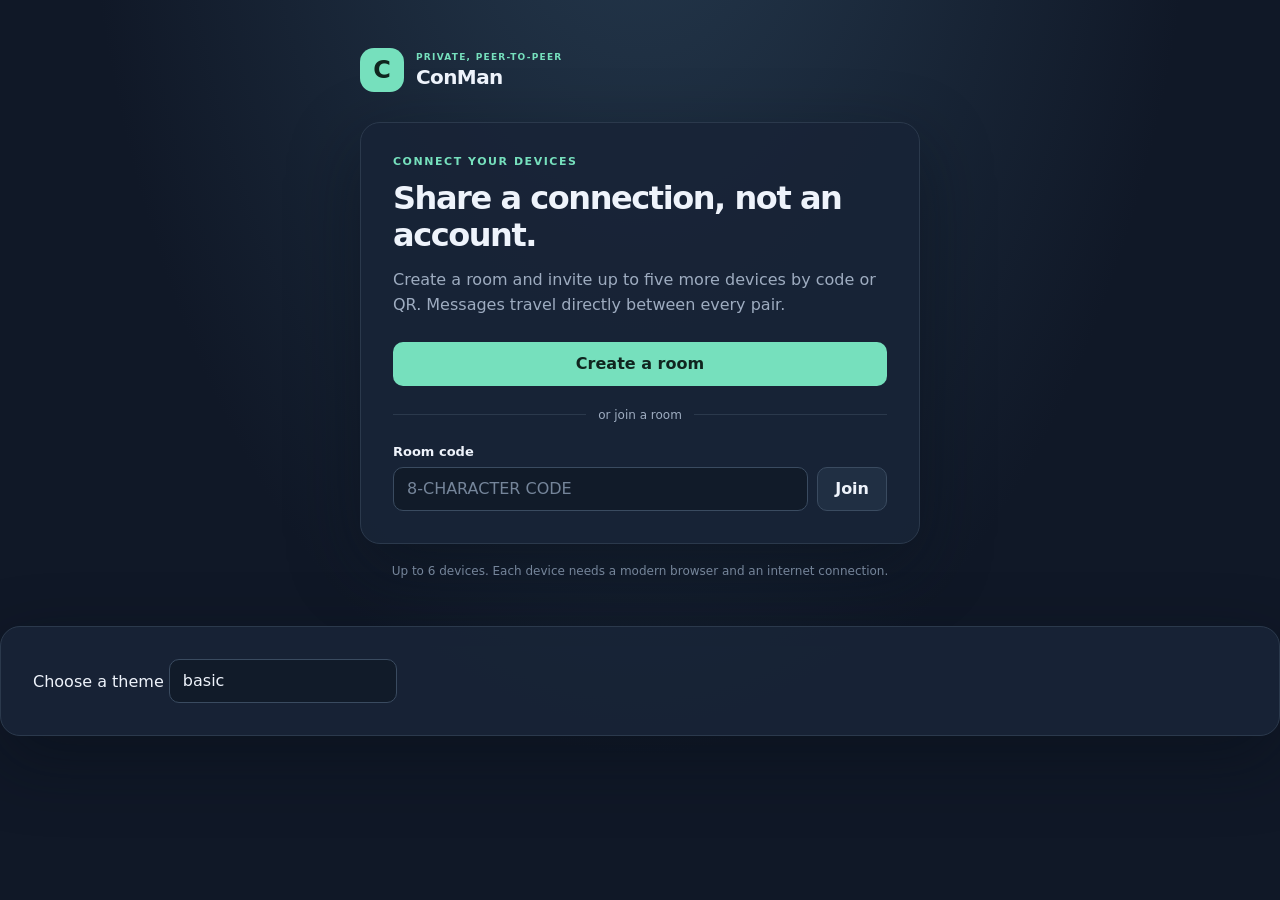
==== index.html @ 6153cfe0 "Added a theme selector and restructured the file system." ====
<!doctype html>
<html lang="en">
<head>
    <meta charset="utf-8">
    <meta name="viewport" content="width=device-width, initial-scale=1">
    <meta name="theme-color" content="#101827">
    <title>ConMan — connect your devices</title>
    <link id="theme-link" rel="stylesheet" href="./css/theme-basic/styles.css">
    <script src="./js/qr.js" defer></script>
    <script src="./js/app.js" defer></script>
    <script src="./js/theme.js" defer></script>
</head>
<body onload="initTheme()">
    <main class="shell">
        <header class="brand">
            <div class="brand-mark" aria-hidden="true">C</div>
            <div>
                <p class="eyebrow">PRIVATE, PEER-TO-PEER</p>
                <h1>ConMan</h1>
            </div>
        </header>

        <section id="welcome" class="card">
            <p class="eyebrow">CONNECT YOUR DEVICES</p>
            <h2>Share a connection, not an account.</h2>
            <p class="intro">Create a room and invite up to five more devices by code or QR. Messages travel directly between every pair.</p>
            <button id="create-room" class="button button-primary" type="button">Create a room</button>
            <div class="divider"><span>or join a room</span></div>
            <form id="join-form" class="join-form">
                <label for="room-code">Room code</label>
                <div class="join-controls">
                    <input id="room-code" name="room-code" type="text" inputmode="text" autocomplete="off" autocapitalize="characters" maxlength="8" placeholder="8-character code" required>
                    <button class="button button-secondary" type="submit">Join</button>
                </div>
            </form>
            <p id="entry-error" class="error" role="alert" hidden></p>
        </section>

        <section id="connection" class="connection-card" hidden>
            <div class="connection-heading room-header-layer">
                <div>
                    <p class="eyebrow">YOUR ROOM</p>
                    <h2 id="room-title">Room</h2>
                </div>
                <button id="open-room-menu" class="button button-secondary" type="button" aria-haspopup="dialog" aria-controls="room-menu">Room menu</button>
            </div>

            <aside class="participant-panel device-layer" aria-label="Devices in this room">
                <p class="eyebrow">DEVICES IN ROOM</p>
                <ul id="participant-list" class="participant-list"></ul>
            </aside>

            <section id="main-table" class="main-table-layer" aria-label="Main table">
                <p class="eyebrow">MAIN TABLE</p>
                <p id="connection-status" class="status" role="status" aria-live="polite">Starting connection…</p>
                <div id="main-table-content" class="main-table-content">
                    <div id="media-grid" class="media-grid" aria-label="Room video streams"></div>
                    <p id="main-table-placeholder" class="main-table-placeholder">No cameras are active. This area can show images or shared content.</p>
                    <img id="main-table-image" class="main-table-image" alt="Shared room content" hidden>
                </div>
                <div class="media-controls" aria-label="Your microphone and camera">
                    <button id="toggle-audio" class="button button-secondary" type="button" aria-pressed="false">Enable microphone</button>
                    <button id="toggle-video" class="button button-secondary" type="button" aria-pressed="false">Enable camera</button>
                </div>
                <p class="media-help">Remote audio is muted until you unmute a device in the list.</p>
                <div id="audio-playback" class="audio-playback" aria-hidden="true"></div>
            </section>

            <section class="chat-layer" aria-label="Room chat">
                <p class="eyebrow">ROOM CHAT</p>
                <div class="messages" id="messages" aria-live="polite" aria-label="Messages"></div>
                <form id="message-form" class="message-form">
                    <label class="sr-only" for="message-input">Message</label>
                    <input id="message-input" name="message" type="text" maxlength="4000" placeholder="Write a message…" autocomplete="off" disabled required>
                    <button id="send-message" class="button button-primary" type="submit" disabled>Send</button>
                </form>
                <p id="connection-error" class="error" role="alert" hidden></p>
            </section>

            <dialog id="room-menu" class="room-menu room-menu-layer" aria-labelledby="room-menu-title">
                <div class="room-menu-heading">
                    <div>
                        <p class="eyebrow">ROOM OPTIONS</p>
                        <h3 id="room-menu-title">Room menu</h3>
                    </div>
                    <button id="close-room-menu" class="button button-quiet" type="button">Close</button>
                </div>
                <div class="room-code-row">
                    <span id="room-code-display" class="room-code"></span>
                    <button id="copy-code" class="button button-secondary" type="button">Copy ID</button>
                </div>
                <section class="invite-panel" aria-label="Room QR code">
                    <canvas id="room-qr" role="img" aria-label="QR code for this room"></canvas>
                    <div class="invite-details">
                        <p class="eyebrow">SCAN TO JOIN</p>
                        <p class="invite-description">Scan this code with your phone camera to open and join the room.</p>
                        <a id="invite-link" class="invite-link"></a>
                        <button id="copy-invite-link" class="button button-secondary" type="button">Copy invite link</button>
                        <p id="invite-warning" class="invite-warning" role="status" hidden></p>
                    </div>
                </section>
                <div class="room-menu-actions">
                    <button id="leave-room" class="button button-danger" type="button" title="When clicked the room will be deleted">Close room</button>
                </div>
            </dialog>
        </section>

        <footer>Up to 6 devices. Each device needs a modern browser and an internet connection.</footer>
    </main>
    <section id="theme-menu" class="card" aria-label="Theme menu">
        <data id="theme-menu-state" value="basic"></data>
        <form id="theme-form" class="theme-form">
            <label for="theme-input">Choose a theme</label>
            <input list="themes" id="theme-input" name="theme" value="basic" onfocus="this.value=''" oninput="setTheme(this.value)" autocomplete="off" required>
            <datalist id="themes">
                <option value="basic">Basic</option>
                <option value="medieval">Medieval</option>
            </datalist>
        </form>
    </section>
</body>
</html>
---- css/theme-basic/styles.css ----
:root {
    color-scheme: dark;
    font-family: Inter, ui-sans-serif, system-ui, -apple-system, BlinkMacSystemFont, "Segoe UI", sans-serif;
    background: #101827;
    color: #eef3fb;
    font-synthesis: none;
    text-rendering: optimizeLegibility;
    --muted: #9eacc0;
    --line: #2b394c;
    --panel: #182437;
    --accent: #76e0bd;
    --layer-main-table: 5;
    --layer-devices: 10;
    --layer-chat: 15;
    --layer-header: 20;
    --layer-room-menu: 100;
}

* { box-sizing: border-box; }

body {
    min-width: 320px;
    min-height: 100vh;
    margin: 0;
    background: radial-gradient(ellipse at 50% -30%, #263b50 0, transparent 62%), #101827;
}

button, input { font: inherit; }
button { cursor: pointer; }

.shell {
    width: min(100% - 32px, 560px);
    margin: 0 auto;
    padding: 48px 0 28px;
}
.shell.has-room { width: min(100% - 32px, 1360px); }

.brand { display: flex; align-items: center; gap: 12px; margin-bottom: 30px; }
.brand-mark {
    display: grid;
    width: 44px;
    height: 44px;
    place-items: center;
    border-radius: 14px;
    background: var(--accent);
    color: #10251f;
    font-size: 24px;
    font-weight: 800;
}

.brand h1, h2, h3, p { margin: 0; }
.brand h1 { font-size: 20px; letter-spacing: -.03em; }
.eyebrow { color: var(--accent); font-size: 11px; font-weight: 750; letter-spacing: .14em; }
.brand .eyebrow { margin-bottom: 3px; font-size: 9px; }

.card {
    padding: 32px;
    border: 1px solid var(--line);
    border-radius: 20px;
    background: color-mix(in srgb, var(--panel) 94%, transparent);
    box-shadow: 0 24px 70px #070d1670;
}

.card h2 { margin-top: 12px; font-size: clamp(24px, 5vw, 32px); line-height: 1.15; letter-spacing: -.045em; }
.intro { margin-top: 13px; color: var(--muted); line-height: 1.6; }
.button { min-height: 44px; padding: 0 17px; border: 1px solid transparent; border-radius: 10px; font-weight: 700; transition: background .15s, border-color .15s; }
.button:focus-visible, input:focus-visible { outline: 2px solid var(--accent); outline-offset: 3px; }
.button-primary { background: var(--accent); color: #10251f; }
.button-primary:hover:not(:disabled) { background: #9aefd4; }
.button-secondary { border-color: #3a4b60; background: #202f43; color: #eef3fb; }
.button-secondary:hover { background: #2a3b51; }
.button-quiet { border-color: var(--line); background: transparent; color: var(--muted); }
.button:disabled { cursor: not-allowed; opacity: .48; }

#create-room { width: 100%; margin-top: 24px; }
.divider { display: flex; align-items: center; gap: 12px; margin: 22px 0; color: var(--muted); font-size: 12px; }
.divider::before, .divider::after { height: 1px; flex: 1; background: var(--line); content: ""; }
.join-form label { display: block; margin-bottom: 8px; font-size: 13px; font-weight: 650; }
.join-controls { display: flex; gap: 9px; }
input {
    min-width: 0;
    min-height: 44px;
    padding: 0 13px;
    border: 1px solid #3a4b60;
    border-radius: 10px;
    background: #111b29;
    color: #eef3fb;
}
.join-controls input { flex: 1; text-transform: uppercase; }
input::placeholder { color: #75859a; }

.connection-card {
    display: grid;
    min-height: 680px;
    grid-template-columns: minmax(190px, 240px) minmax(280px, 1fr) minmax(260px, 340px);
    grid-template-rows: auto minmax(460px, 1fr);
    grid-template-areas:
        "header header header"
        "devices main chat";
    gap: 14px;
}
#connection[hidden] { display: none; }
.connection-heading { display: flex; align-items: center; justify-content: space-between; gap: 12px; }
.room-header-layer { grid-area: header; position: relative; z-index: var(--layer-header); padding: 4px; }
.connection-heading h2 { margin-top: 6px; font-size: 26px; }
.device-layer, .main-table-layer, .chat-layer {
    min-width: 0;
    padding: 17px;
    border: 1px solid var(--line);
    border-radius: 16px;
    background: color-mix(in srgb, var(--panel) 94%, transparent);
    box-shadow: 0 16px 42px #070d1645;
}
.device-layer { grid-area: devices; position: relative; z-index: var(--layer-devices); align-self: start; margin: 0; }
.main-table-layer { grid-area: main; position: relative; z-index: var(--layer-main-table); display: flex; flex-direction: column; }
.chat-layer { grid-area: chat; position: relative; z-index: var(--layer-chat); display: flex; flex-direction: column; }
.main-table-content {
    display: flex;
    min-height: 300px;
    flex: 1;
    flex-direction: column;
    align-items: stretch;
    justify-content: center;
    gap: 12px;
    margin-top: 12px;
    padding: 12px;
    overflow: hidden;
    border: 1px dashed #3a4b60;
    border-radius: 12px;
    background: linear-gradient(145deg, #121d2c, #172438);
}
.media-grid { display: grid; width: 100%; grid-template-columns: repeat(auto-fit, minmax(180px, 1fr)); gap: 10px; }
.video-tile { position: relative; min-width: 0; aspect-ratio: 16 / 10; overflow: hidden; border: 1px solid #3a4b60; border-radius: 12px; background: #0b1220; }
.video-tile video { display: block; width: 100%; height: 100%; object-fit: cover; background: #0b1220; }
.video-tile-caption { position: absolute; right: 8px; bottom: 8px; left: 8px; padding: 5px 8px; border-radius: 6px; background: #101827c9; color: #eef3fb; font-size: 12px; }
.main-table-placeholder { padding: 20px; color: #75859a; font-size: 13px; text-align: center; }
.main-table-image { max-width: 100%; max-height: 100%; object-fit: contain; }
.main-table-image[hidden] { display: none; }
.media-controls { display: flex; flex-wrap: wrap; gap: 8px; margin-top: 12px; }
.media-controls .button { flex: 1; }
.media-help { margin-top: 8px; color: var(--muted); font-size: 11px; line-height: 1.4; }
.audio-playback { position: absolute; width: 1px; height: 1px; overflow: hidden; clip: rect(0, 0, 0, 0); clip-path: inset(50%); }
.chat-layer .messages { min-height: 0; max-height: none; flex: 1; margin-top: 12px; }
.chat-layer .message-form { flex: 0 0 auto; }
.chat-layer .error { flex: 0 0 auto; }
.room-menu {
    width: min(100% - 32px, 480px);
    max-height: min(90vh, 760px);
    margin: auto;
    padding: 24px;
    overflow-y: auto;
    border: 1px solid var(--line);
    border-radius: 18px;
    background: var(--panel);
    color: #eef3fb;
    box-shadow: 0 24px 70px #070d1670;
}
.room-menu-layer { position: fixed; z-index: var(--layer-room-menu); }
.room-menu::backdrop { background: #070d16c7; backdrop-filter: blur(4px); }
.room-menu-heading { display: flex; align-items: center; justify-content: space-between; gap: 12px; }
.room-menu-heading h3 { margin-top: 6px; font-size: 22px; letter-spacing: -.03em; }
.room-menu .room-code-row { margin-top: 18px; }
.room-menu .invite-panel { margin-top: 12px; }
.room-menu-actions { display: flex; justify-content: flex-end; margin-top: 16px; }
.button-danger { border-color: #70464d; background: #432b31; color: #ffc0c4; }
.button-danger:hover { background: #57353c; }
.room-code-row { display: flex; align-items: center; justify-content: space-between; gap: 12px; margin-top: 22px; padding: 12px; border: 1px solid var(--line); border-radius: 12px; background: #111b29; }
.room-code { overflow-wrap: anywhere; color: var(--accent); font-size: 19px; font-weight: 800; letter-spacing: .18em; }
.invite-panel { display: flex; align-items: center; gap: 17px; margin-top: 14px; padding: 14px; border: 1px solid var(--line); border-radius: 12px; background: #111b29; }
#room-qr { display: block; width: 156px; height: 156px; flex: 0 0 156px; border-radius: 8px; background: #fff; image-rendering: pixelated; }
.invite-details { min-width: 0; }
.invite-description { margin-top: 7px; color: var(--muted); font-size: 12px; line-height: 1.5; }
.invite-link { display: block; margin-top: 8px; color: #b6c4d5; font-size: 11px; line-height: 1.4; overflow-wrap: anywhere; }
#copy-invite-link { min-height: 37px; margin-top: 10px; padding: 0 11px; font-size: 12px; }
.invite-warning { margin-top: 9px; color: #f0c77b; font-size: 11px; line-height: 1.45; }
.status { min-height: 24px; margin: 15px 0; color: var(--muted); font-size: 13px; }
.status::before { display: inline-block; width: 8px; height: 8px; margin-right: 9px; border-radius: 50%; background: #e6b45e; content: ""; }
.status.is-connected { color: var(--accent); }
.status.is-connected::before { background: var(--accent); }
.participant-list { display: grid; gap: 9px; margin: 11px 0 0; padding: 0; list-style: none; }
.participant-list li { display: flex; align-items: center; justify-content: space-between; gap: 8px; font-size: 13px; }
.participant-details { display: grid; min-width: 0; gap: 4px; }
.participant-status { color: var(--muted); font-size: 11px; }
.participant-status.is-connected { color: var(--accent); }
.participant-mute { min-height: 34px; flex: 0 0 auto; padding: 0 9px; font-size: 11px; }
.messages { display: flex; min-height: 130px; max-height: 310px; flex-direction: column; gap: 9px; overflow-y: auto; padding: 14px; border: 1px solid var(--line); border-radius: 12px; background: #111b29; }
.message { max-width: 88%; padding: 9px 12px; border-radius: 12px; background: #26364a; line-height: 1.45; overflow-wrap: anywhere; white-space: pre-wrap; }
.message.is-own { align-self: flex-end; background: #1c594e; }
.message-label { display: block; margin-bottom: 3px; color: #b6c4d5; font-size: 10px; font-weight: 700; }
.message-form { display: flex; gap: 9px; margin-top: 12px; }
.message-form input { flex: 1; }
.error { margin-top: 14px; color: #ff9a9a; font-size: 13px; }
footer { padding: 20px 8px; color: #75859a; font-size: 12px; text-align: center; }
.sr-only { position: absolute; width: 1px; height: 1px; overflow: hidden; clip: rect(0, 0, 0, 0); white-space: nowrap; clip-path: inset(50%); }

@media (max-width: 480px) {
    .shell { padding-top: 26px; }
    .card { padding: 23px 20px; }
    .room-code { font-size: 16px; }
    .room-menu { width: calc(100% - 24px); max-height: 92vh; padding: 18px; }
    .room-menu .invite-panel { flex-direction: row; align-items: center; text-align: left; }
    .room-menu #room-qr { width: 128px; height: 128px; flex-basis: 128px; }
    .room-menu .invite-details { text-align: left; }
}

@media (max-width: 1000px) {
    .connection-card {
        min-height: 0;
        grid-template-columns: minmax(170px, .7fr) minmax(0, 1.3fr);
        grid-template-rows: auto minmax(330px, auto) minmax(360px, auto);
        grid-template-areas:
            "header header"
            "devices main"
            "chat chat";
    }
}

@media (max-width: 620px) {
    .connection-card {
        grid-template-columns: minmax(0, 1fr);
        grid-template-rows: auto minmax(280px, auto) auto minmax(360px, auto);
        grid-template-areas:
            "header"
            "main"
            "devices"
            "chat";
        gap: 11px;
    }
    .device-layer, .main-table-layer, .chat-layer { padding: 14px; }
    .main-table-content { min-height: 230px; }
    .media-controls .button { flex-basis: 100%; }
}
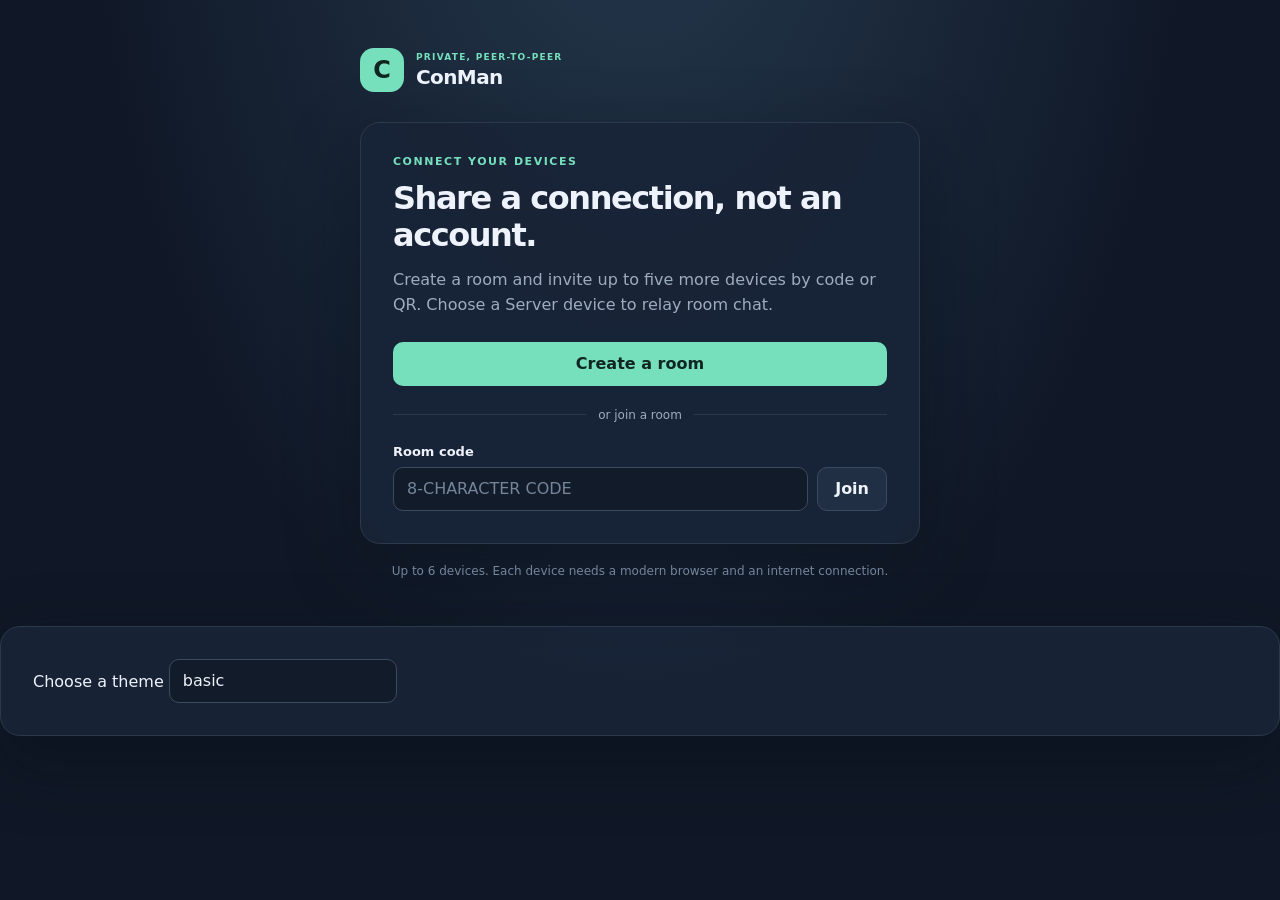
==== commit 244224bd: "Add optional Server device for chat relay Allow a room member to be designated as the chat relay whi" ====
--- a/index.html
+++ b/index.html
@@ -23,7 +23,7 @@
         <section id="welcome" class="card">
             <p class="eyebrow">CONNECT YOUR DEVICES</p>
             <h2>Share a connection, not an account.</h2>
-            <p class="intro">Create a room and invite up to five more devices by code or QR. Messages travel directly between every pair.</p>
+            <p class="intro">Create a room and invite up to five more devices by code or QR. Choose a Server device to relay room chat.</p>
             <button id="create-room" class="button button-primary" type="button">Create a room</button>
             <div class="divider"><span>or join a room</span></div>
             <form id="join-form" class="join-form">
@@ -99,6 +99,11 @@
                         <p id="invite-warning" class="invite-warning" role="status" hidden></p>
                     </div>
                 </section>
+                <section class="server-setting" aria-label="Chat relay Server">
+                    <p class="eyebrow">CHAT RELAY</p>
+                    <p id="server-status" class="server-status" role="status">No Server is selected.</p>
+                    <button id="toggle-server" class="button button-secondary" type="button">Make this device the Server</button>
+                </section>
                 <div class="room-menu-actions">
                     <button id="leave-room" class="button button-danger" type="button" title="When clicked the room will be deleted">Close room</button>
                 </div>
--- a/css/theme-basic/styles.css
+++ b/css/theme-basic/styles.css
@@ -161,6 +161,8 @@
 .room-menu-heading h3 { margin-top: 6px; font-size: 22px; letter-spacing: -.03em; }
 .room-menu .room-code-row { margin-top: 18px; }
 .room-menu .invite-panel { margin-top: 12px; }
+.server-setting { display: grid; gap: 9px; margin-top: 16px; padding: 14px; border: 1px solid var(--line); border-radius: 12px; background: #111b29; }
+.server-status { color: var(--muted); font-size: 12px; line-height: 1.5; }
 .room-menu-actions { display: flex; justify-content: flex-end; margin-top: 16px; }
 .button-danger { border-color: #70464d; background: #432b31; color: #ffc0c4; }
 .button-danger:hover { background: #57353c; }
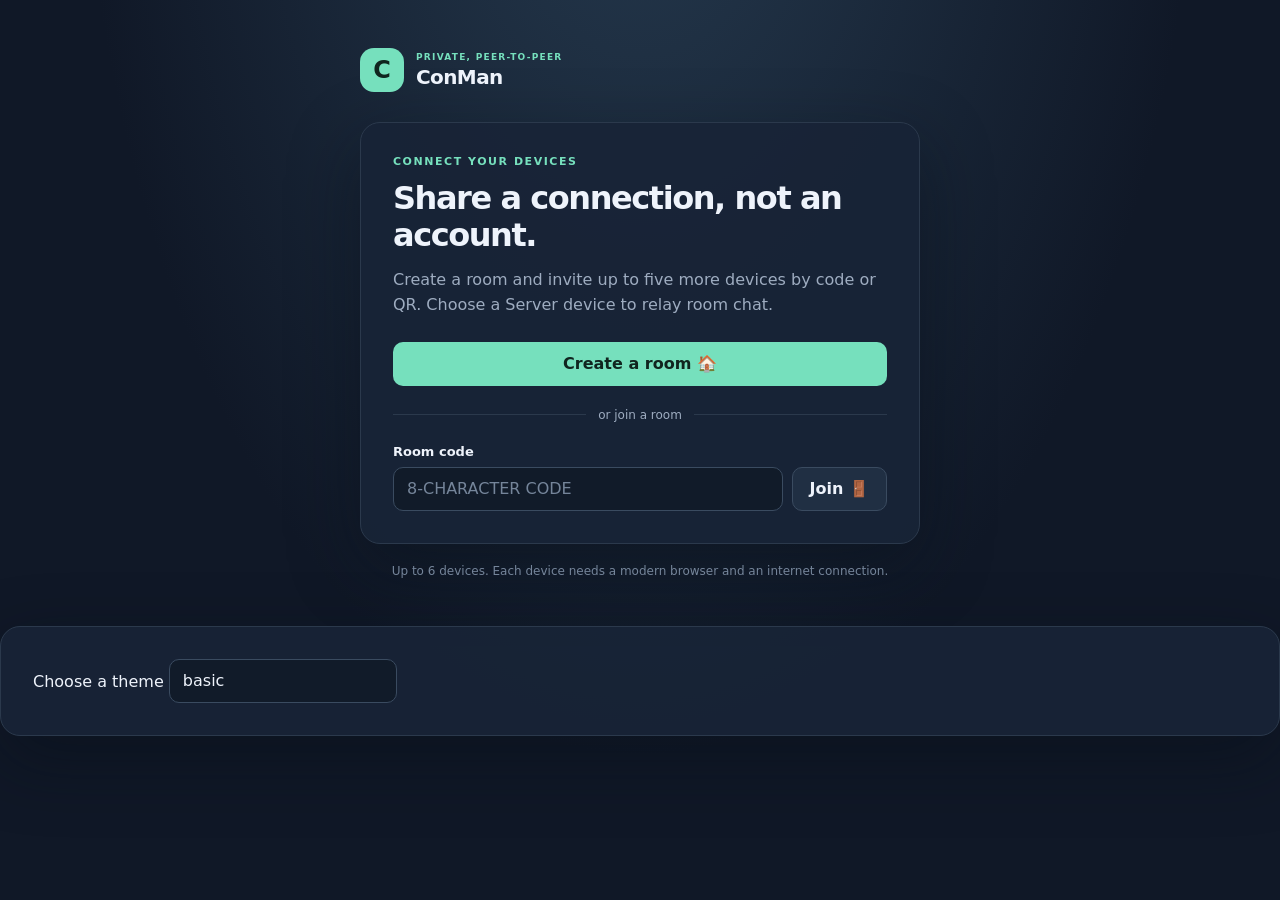
==== commit 988b0d01: "Removed medieval.html because functionality has been moved to index.html" ====
--- a/index.html
+++ b/index.html
@@ -7,7 +7,7 @@
     <title>ConMan — connect your devices</title>
     <link id="theme-link" rel="stylesheet" href="./css/theme-basic/styles.css">
     <script src="./js/qr.js" defer></script>
-    <script src="./js/app.js" defer></script>
+    <script src="./js/app.js?v=9" defer></script>
     <script src="./js/theme.js" defer></script>
 </head>
 <body onload="initTheme()">
@@ -24,13 +24,13 @@
             <p class="eyebrow">CONNECT YOUR DEVICES</p>
             <h2>Share a connection, not an account.</h2>
             <p class="intro">Create a room and invite up to five more devices by code or QR. Choose a Server device to relay room chat.</p>
-            <button id="create-room" class="button button-primary" type="button">Create a room</button>
+            <button id="create-room" class="button button-primary" type="button">Create a room 🏠</button>
             <div class="divider"><span>or join a room</span></div>
             <form id="join-form" class="join-form">
                 <label for="room-code">Room code</label>
                 <div class="join-controls">
                     <input id="room-code" name="room-code" type="text" inputmode="text" autocomplete="off" autocapitalize="characters" maxlength="8" placeholder="8-character code" required>
-                    <button class="button button-secondary" type="submit">Join</button>
+                    <button class="button button-secondary" type="submit">Join 🚪</button>
                 </div>
             </form>
             <p id="entry-error" class="error" role="alert" hidden></p>
@@ -59,8 +59,8 @@
                     <img id="main-table-image" class="main-table-image" alt="Shared room content" hidden>
                 </div>
                 <div class="media-controls" aria-label="Your microphone and camera">
-                    <button id="toggle-audio" class="button button-secondary" type="button" aria-pressed="false">Enable microphone</button>
-                    <button id="toggle-video" class="button button-secondary" type="button" aria-pressed="false">Enable camera</button>
+                    <button id="toggle-audio" class="button button-secondary" type="button" aria-pressed="false">Enable microphone 🎤</button>
+                    <button id="toggle-video" class="button button-secondary" type="button" aria-pressed="false">Enable camera 📹</button>
                 </div>
                 <p class="media-help">Remote audio is muted until you unmute a device in the list.</p>
                 <div id="audio-playback" class="audio-playback" aria-hidden="true"></div>
@@ -72,7 +72,7 @@
                 <form id="message-form" class="message-form">
                     <label class="sr-only" for="message-input">Message</label>
                     <input id="message-input" name="message" type="text" maxlength="4000" placeholder="Write a message…" autocomplete="off" disabled required>
-                    <button id="send-message" class="button button-primary" type="submit" disabled>Send</button>
+                    <button id="send-message" class="button button-primary" type="submit" disabled>Send 📨</button>
                 </form>
                 <p id="connection-error" class="error" role="alert" hidden></p>
             </section>
@@ -104,6 +104,29 @@
                     <p id="server-status" class="server-status" role="status">No Server is selected.</p>
                     <button id="toggle-server" class="button button-secondary" type="button">Make this device the Server</button>
                 </section>
+                <section class="server-setting" aria-label="Shared JSON data">
+                    <p class="eyebrow">SHARED JSON DATA</p>
+                    <p class="server-status">The selected Server merges updates; otherwise the lowest-numbered device does. If the coordinator is unreachable for 30 seconds, the next available higher-numbered device takes over. Newer timestamps replace older values. Data is shared peer-to-peer and saved locally on each device every five minutes.</p>
+                    <form id="json-data-form">
+                        <label for="json-data-input">Update JSON</label>
+                        <textarea id="json-data-input" rows="5" maxlength="20000" placeholder='{"key":"status","timestamp":1730000000000,"value":{"ready":true}}' required></textarea>
+                        <button class="button button-secondary" type="submit">Send JSON update</button>
+                    </form>
+                    <p id="json-data-error" class="error" role="alert" hidden></p>
+                    <label for="json-data-output">Merged room data</label>
+                    <pre id="json-data-output" class="json-data-output">[]</pre>
+                    <div class="json-data-actions">
+                        <button id="save-json-local" class="button button-secondary" type="button">Save to this device</button>
+                        <button id="load-json-local" class="button button-secondary" type="button">Show saved data</button>
+                        <button id="export-json-file" class="button button-secondary" type="button">Export JSON file</button>
+                        <button id="import-json-file-button" class="button button-secondary" type="button">Import JSON file</button>
+                        <input id="import-json-file" type="file" accept=".json,application/json" hidden>
+                    </div>
+                    <div id="saved-json-history" class="saved-json-history" hidden>
+                        <ul id="saved-json-list" class="saved-json-list" aria-label="Saved data snapshots"></ul>
+                    </div>
+                    <p id="json-data-status" class="server-status" role="status" aria-live="polite"></p>
+                </section>
                 <div class="room-menu-actions">
                     <button id="leave-room" class="button button-danger" type="button" title="When clicked the room will be deleted">Close room</button>
                 </div>
--- a/css/theme-basic/styles.css
+++ b/css/theme-basic/styles.css
@@ -25,7 +25,7 @@
     background: radial-gradient(ellipse at 50% -30%, #263b50 0, transparent 62%), #101827;
 }
 
-button, input { font: inherit; }
+button, input, textarea { font: inherit; }
 button { cursor: pointer; }
 
 .shell {
@@ -64,7 +64,7 @@
 .card h2 { margin-top: 12px; font-size: clamp(24px, 5vw, 32px); line-height: 1.15; letter-spacing: -.045em; }
 .intro { margin-top: 13px; color: var(--muted); line-height: 1.6; }
 .button { min-height: 44px; padding: 0 17px; border: 1px solid transparent; border-radius: 10px; font-weight: 700; transition: background .15s, border-color .15s; }
-.button:focus-visible, input:focus-visible { outline: 2px solid var(--accent); outline-offset: 3px; }
+.button:focus-visible, input:focus-visible, textarea:focus-visible { outline: 2px solid var(--accent); outline-offset: 3px; }
 .button-primary { background: var(--accent); color: #10251f; }
 .button-primary:hover:not(:disabled) { background: #9aefd4; }
 .button-secondary { border-color: #3a4b60; background: #202f43; color: #eef3fb; }
@@ -163,6 +163,18 @@
 .room-menu .invite-panel { margin-top: 12px; }
 .server-setting { display: grid; gap: 9px; margin-top: 16px; padding: 14px; border: 1px solid var(--line); border-radius: 12px; background: #111b29; }
 .server-status { color: var(--muted); font-size: 12px; line-height: 1.5; }
+#json-data-form { display: grid; gap: 8px; }
+#json-data-input { width: 100%; box-sizing: border-box; padding: 10px; border: 1px solid #3a4b60; border-radius: 10px; background: #0b1220; color: #eef3fb; font: 12px/1.5 ui-monospace, SFMono-Regular, Consolas, monospace; resize: vertical; }
+.json-data-actions { display: flex; flex-wrap: wrap; gap: 8px; }
+.json-data-actions .button { flex: 1 1 150px; }
+.saved-json-history[hidden] { display: none; }
+.saved-json-list { display: grid; max-height: 260px; gap: 8px; margin: 0; padding: 0; overflow-y: auto; list-style: none; }
+.saved-json-list > li { display: grid; gap: 8px; padding: 10px; border: 1px solid var(--line); border-radius: 10px; background: #0b1220; color: var(--muted); font-size: 12px; }
+.saved-json-heading { display: flex; flex-wrap: wrap; align-items: center; justify-content: space-between; gap: 8px; }
+.saved-json-heading .button { flex: 0 0 auto; min-height: 36px; padding: 0 10px; font-size: 11px; }
+.saved-json-list details > summary { cursor: pointer; }
+.saved-json-preview { max-height: 120px; margin: 8px 0 0; padding: 8px; overflow: auto; border: 1px solid var(--line); border-radius: 8px; background: #111b29; font: 11px/1.5 ui-monospace, SFMono-Regular, Consolas, monospace; white-space: pre-wrap; overflow-wrap: anywhere; }
+.json-data-output { max-height: 180px; margin: 0; padding: 10px; overflow: auto; border: 1px solid var(--line); border-radius: 10px; background: #0b1220; color: #b6c4d5; font: 11px/1.5 ui-monospace, SFMono-Regular, Consolas, monospace; white-space: pre-wrap; overflow-wrap: anywhere; }
 .room-menu-actions { display: flex; justify-content: flex-end; margin-top: 16px; }
 .button-danger { border-color: #70464d; background: #432b31; color: #ffc0c4; }
 .button-danger:hover { background: #57353c; }
